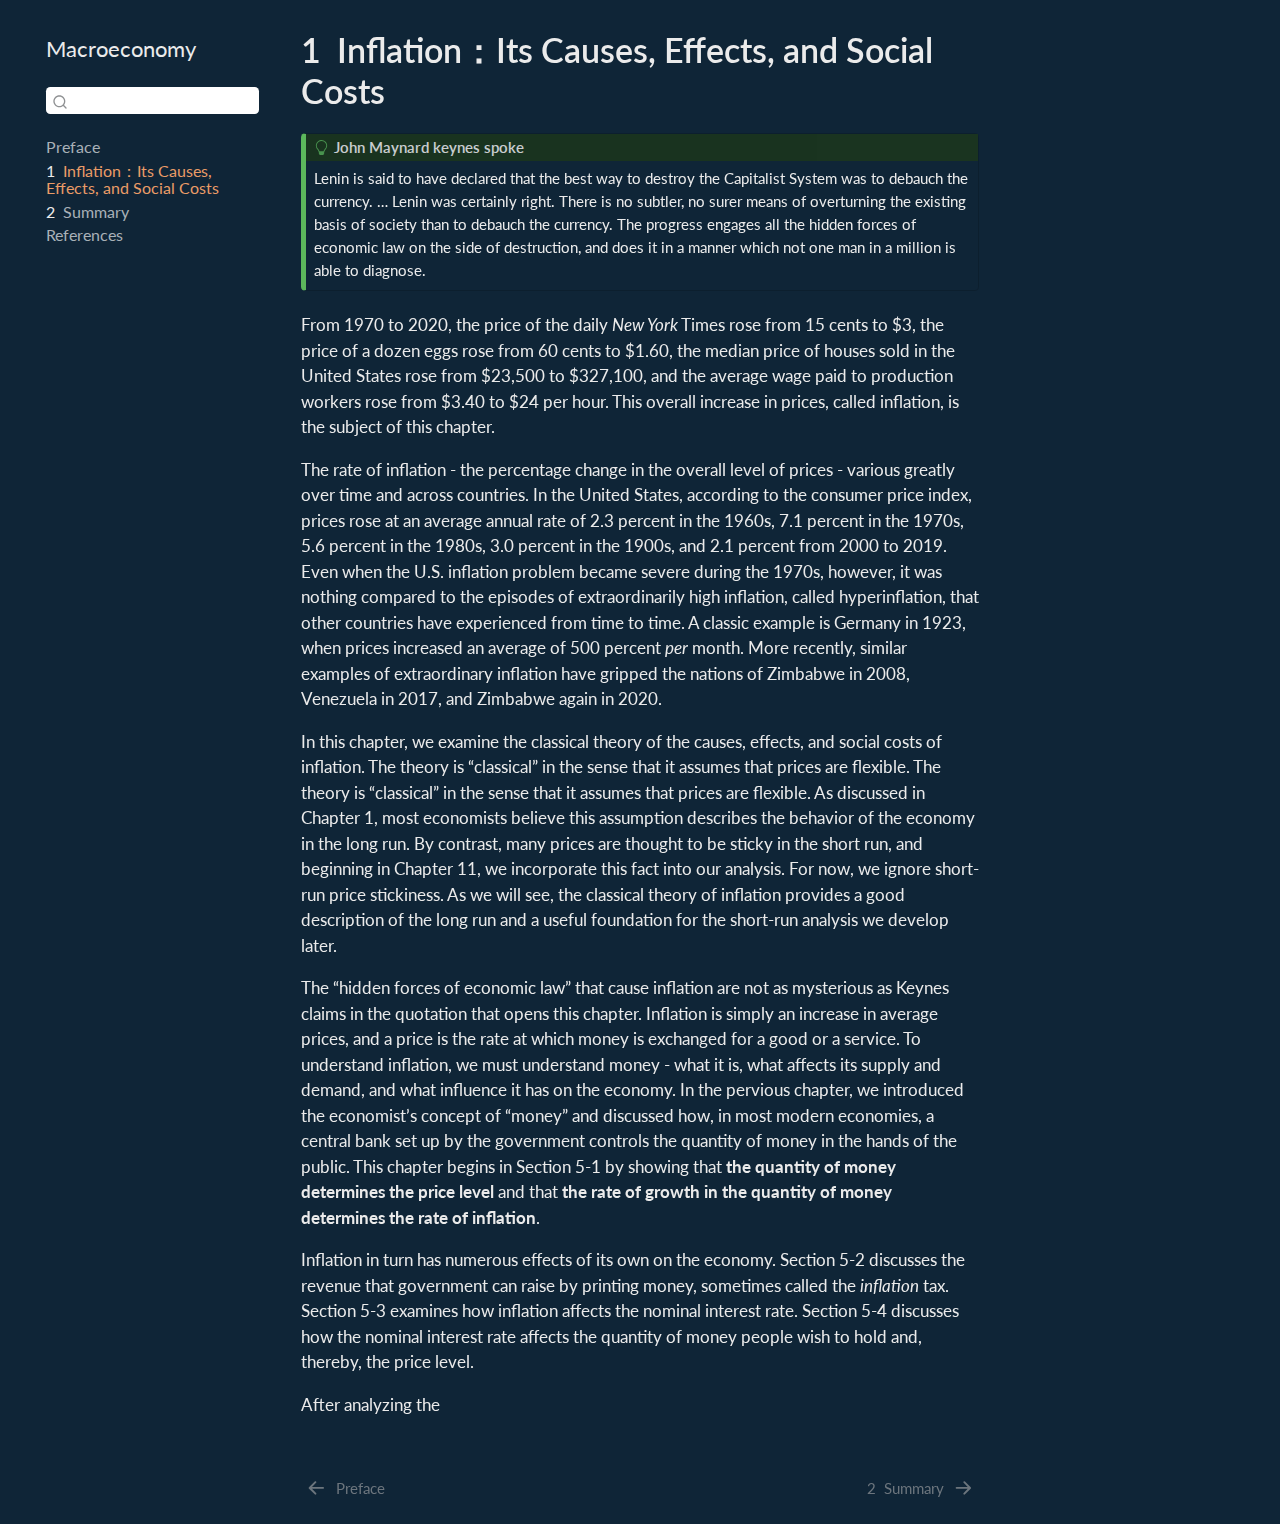
==== docs/intro.html @ 6c6d7478 "2025-03-04" ====
<!DOCTYPE html>
<html xmlns="http://www.w3.org/1999/xhtml" lang="en" xml:lang="en"><head>

<meta charset="utf-8">
<meta name="generator" content="quarto-1.6.40">

<meta name="viewport" content="width=device-width, initial-scale=1.0, user-scalable=yes">


<title>1&nbsp; Inflation：Its Causes, Effects, and Social Costs – Macroeconomy</title>
<style>
code{white-space: pre-wrap;}
span.smallcaps{font-variant: small-caps;}
div.columns{display: flex; gap: min(4vw, 1.5em);}
div.column{flex: auto; overflow-x: auto;}
div.hanging-indent{margin-left: 1.5em; text-indent: -1.5em;}
ul.task-list{list-style: none;}
ul.task-list li input[type="checkbox"] {
  width: 0.8em;
  margin: 0 0.8em 0.2em -1em; /* quarto-specific, see https://github.com/quarto-dev/quarto-cli/issues/4556 */ 
  vertical-align: middle;
}
</style>


<script src="site_libs/quarto-nav/quarto-nav.js"></script>
<script src="site_libs/quarto-nav/headroom.min.js"></script>
<script src="site_libs/clipboard/clipboard.min.js"></script>
<script src="site_libs/quarto-search/autocomplete.umd.js"></script>
<script src="site_libs/quarto-search/fuse.min.js"></script>
<script src="site_libs/quarto-search/quarto-search.js"></script>
<meta name="quarto:offset" content="./">
<link href="./summary.html" rel="next">
<link href="./index.html" rel="prev">
<script src="site_libs/quarto-html/quarto.js"></script>
<script src="site_libs/quarto-html/popper.min.js"></script>
<script src="site_libs/quarto-html/tippy.umd.min.js"></script>
<script src="site_libs/quarto-html/anchor.min.js"></script>
<link href="site_libs/quarto-html/tippy.css" rel="stylesheet">
<link href="site_libs/quarto-html/quarto-syntax-highlighting-dark-8ea72dc5fed832574809a9c94082fbbb.css" rel="stylesheet" id="quarto-text-highlighting-styles">
<script src="site_libs/bootstrap/bootstrap.min.js"></script>
<link href="site_libs/bootstrap/bootstrap-icons.css" rel="stylesheet">
<link href="site_libs/bootstrap/bootstrap-e1132380c9e666ea8bafbb74da8850ab.min.css" rel="stylesheet" append-hash="true" id="quarto-bootstrap" data-mode="dark">
<script id="quarto-search-options" type="application/json">{
  "location": "sidebar",
  "copy-button": false,
  "collapse-after": 3,
  "panel-placement": "start",
  "type": "textbox",
  "limit": 50,
  "keyboard-shortcut": [
    "f",
    "/",
    "s"
  ],
  "show-item-context": false,
  "language": {
    "search-no-results-text": "No results",
    "search-matching-documents-text": "matching documents",
    "search-copy-link-title": "Copy link to search",
    "search-hide-matches-text": "Hide additional matches",
    "search-more-match-text": "more match in this document",
    "search-more-matches-text": "more matches in this document",
    "search-clear-button-title": "Clear",
    "search-text-placeholder": "",
    "search-detached-cancel-button-title": "Cancel",
    "search-submit-button-title": "Submit",
    "search-label": "Search"
  }
}</script>


</head>

<body class="nav-sidebar floating">

<div id="quarto-search-results"></div>
  <header id="quarto-header" class="headroom fixed-top">
  <nav class="quarto-secondary-nav">
    <div class="container-fluid d-flex">
      <button type="button" class="quarto-btn-toggle btn" data-bs-toggle="collapse" role="button" data-bs-target=".quarto-sidebar-collapse-item" aria-controls="quarto-sidebar" aria-expanded="false" aria-label="Toggle sidebar navigation" onclick="if (window.quartoToggleHeadroom) { window.quartoToggleHeadroom(); }">
        <i class="bi bi-layout-text-sidebar-reverse"></i>
      </button>
        <nav class="quarto-page-breadcrumbs" aria-label="breadcrumb"><ol class="breadcrumb"><li class="breadcrumb-item"><a href="./intro.html"><span class="chapter-number">1</span>&nbsp; <span class="chapter-title">Inflation：Its Causes, Effects, and Social Costs</span></a></li></ol></nav>
        <a class="flex-grow-1" role="navigation" data-bs-toggle="collapse" data-bs-target=".quarto-sidebar-collapse-item" aria-controls="quarto-sidebar" aria-expanded="false" aria-label="Toggle sidebar navigation" onclick="if (window.quartoToggleHeadroom) { window.quartoToggleHeadroom(); }">      
        </a>
      <button type="button" class="btn quarto-search-button" aria-label="Search" onclick="window.quartoOpenSearch();">
        <i class="bi bi-search"></i>
      </button>
    </div>
  </nav>
</header>
<!-- content -->
<div id="quarto-content" class="quarto-container page-columns page-rows-contents page-layout-article">
<!-- sidebar -->
  <nav id="quarto-sidebar" class="sidebar collapse collapse-horizontal quarto-sidebar-collapse-item sidebar-navigation floating overflow-auto">
    <div class="pt-lg-2 mt-2 text-left sidebar-header">
    <div class="sidebar-title mb-0 py-0">
      <a href="./">Macroeconomy</a> 
    </div>
      </div>
        <div class="mt-2 flex-shrink-0 align-items-center">
        <div class="sidebar-search">
        <div id="quarto-search" class="" title="Search"></div>
        </div>
        </div>
    <div class="sidebar-menu-container"> 
    <ul class="list-unstyled mt-1">
        <li class="sidebar-item">
  <div class="sidebar-item-container"> 
  <a href="./index.html" class="sidebar-item-text sidebar-link">
 <span class="menu-text">Preface</span></a>
  </div>
</li>
        <li class="sidebar-item">
  <div class="sidebar-item-container"> 
  <a href="./intro.html" class="sidebar-item-text sidebar-link active">
 <span class="menu-text"><span class="chapter-number">1</span>&nbsp; <span class="chapter-title">Inflation：Its Causes, Effects, and Social Costs</span></span></a>
  </div>
</li>
        <li class="sidebar-item">
  <div class="sidebar-item-container"> 
  <a href="./summary.html" class="sidebar-item-text sidebar-link">
 <span class="menu-text"><span class="chapter-number">2</span>&nbsp; <span class="chapter-title">Summary</span></span></a>
  </div>
</li>
        <li class="sidebar-item">
  <div class="sidebar-item-container"> 
  <a href="./references.html" class="sidebar-item-text sidebar-link">
 <span class="menu-text">References</span></a>
  </div>
</li>
    </ul>
    </div>
</nav>
<div id="quarto-sidebar-glass" class="quarto-sidebar-collapse-item" data-bs-toggle="collapse" data-bs-target=".quarto-sidebar-collapse-item"></div>
<!-- margin-sidebar -->
    <div id="quarto-margin-sidebar" class="sidebar margin-sidebar zindex-bottom">
        
    </div>
<!-- main -->
<main class="content" id="quarto-document-content">

<header id="title-block-header" class="quarto-title-block default">
<div class="quarto-title">
<h1 class="title"><span class="chapter-number">1</span>&nbsp; <span class="chapter-title">Inflation：Its Causes, Effects, and Social Costs</span></h1>
</div>



<div class="quarto-title-meta">

    
  
    
  </div>
  


</header>


<div class="callout callout-style-default callout-tip callout-titled">
<div class="callout-header d-flex align-content-center">
<div class="callout-icon-container">
<i class="callout-icon"></i>
</div>
<div class="callout-title-container flex-fill">
John Maynard keynes spoke
</div>
</div>
<div class="callout-body-container callout-body">
<p>Lenin is said to have declared that the best way to destroy the Capitalist System was to debauch the currency. … Lenin was certainly right. There is no subtler, no surer means of overturning the existing basis of society than to debauch the currency. The progress engages all the hidden forces of economic law on the side of destruction, and does it in a manner which not one man in a million is able to diagnose.</p>
</div>
</div>
<p>From 1970 to 2020, the price of the daily <em>New York</em> Times rose from 15 cents to $3, the price of a dozen eggs rose from 60 cents to $1.60, the median price of houses sold in the United States rose from $23,500 to $327,100, and the average wage paid to production workers rose from $3.40 to $24 per hour. This overall increase in prices, called inflation, is the subject of this chapter.</p>
<p>The rate of inflation - the percentage change in the overall level of prices - various greatly over time and across countries. In the United States, according to the consumer price index, prices rose at an average annual rate of 2.3 percent in the 1960s, 7.1 percent in the 1970s, 5.6 percent in the 1980s, 3.0 percent in the 1900s, and 2.1 percent from 2000 to 2019. Even when the U.S. inflation problem became severe during the 1970s, however, it was nothing compared to the episodes of extraordinarily high inflation, called hyperinflation, that other countries have experienced from time to time. A classic example is Germany in 1923, when prices increased an average of 500 percent <em>per</em> month. More recently, similar examples of extraordinary inflation have gripped the nations of Zimbabwe in 2008, Venezuela in 2017, and Zimbabwe again in 2020.</p>
<p>In this chapter, we examine the classical theory of the causes, effects, and social costs of inflation. The theory is “classical” in the sense that it assumes that prices are flexible. The theory is “classical” in the sense that it assumes that prices are flexible. As discussed in Chapter 1, most economists believe this assumption describes the behavior of the economy in the long run. By contrast, many prices are thought to be sticky in the short run, and beginning in Chapter 11, we incorporate this fact into our analysis. For now, we ignore short-run price stickiness. As we will see, the classical theory of inflation provides a good description of the long run and a useful foundation for the short-run analysis we develop later.</p>
<p>The “hidden forces of economic law” that cause inflation are not as mysterious as Keynes claims in the quotation that opens this chapter. Inflation is simply an increase in average prices, and a price is the rate at which money is exchanged for a good or a service. To understand inflation, we must understand money - what it is, what affects its supply and demand, and what influence it has on the economy. In the pervious chapter, we introduced the economist’s concept of “money” and discussed how, in most modern economies, a central bank set up by the government controls the quantity of money in the hands of the public. This chapter begins in Section 5-1 by showing that <strong>the quantity of money determines the price level</strong> and that <strong>the rate of growth in the quantity of money determines the rate of inflation</strong>.</p>
<p>Inflation in turn has numerous effects of its own on the economy. Section 5-2 discusses the revenue that government can raise by printing money, sometimes called the <em>inflation</em> tax. Section 5-3 examines how inflation affects the nominal interest rate. Section 5-4 discusses how the nominal interest rate affects the quantity of money people wish to hold and, thereby, the price level.</p>
<p>After analyzing the</p>



</main> <!-- /main -->
<script id="quarto-html-after-body" type="application/javascript">
window.document.addEventListener("DOMContentLoaded", function (event) {
  const toggleBodyColorMode = (bsSheetEl) => {
    const mode = bsSheetEl.getAttribute("data-mode");
    const bodyEl = window.document.querySelector("body");
    if (mode === "dark") {
      bodyEl.classList.add("quarto-dark");
      bodyEl.classList.remove("quarto-light");
    } else {
      bodyEl.classList.add("quarto-light");
      bodyEl.classList.remove("quarto-dark");
    }
  }
  const toggleBodyColorPrimary = () => {
    const bsSheetEl = window.document.querySelector("link#quarto-bootstrap");
    if (bsSheetEl) {
      toggleBodyColorMode(bsSheetEl);
    }
  }
  toggleBodyColorPrimary();  
  const icon = "";
  const anchorJS = new window.AnchorJS();
  anchorJS.options = {
    placement: 'right',
    icon: icon
  };
  anchorJS.add('.anchored');
  const isCodeAnnotation = (el) => {
    for (const clz of el.classList) {
      if (clz.startsWith('code-annotation-')) {                     
        return true;
      }
    }
    return false;
  }
  const onCopySuccess = function(e) {
    // button target
    const button = e.trigger;
    // don't keep focus
    button.blur();
    // flash "checked"
    button.classList.add('code-copy-button-checked');
    var currentTitle = button.getAttribute("title");
    button.setAttribute("title", "Copied!");
    let tooltip;
    if (window.bootstrap) {
      button.setAttribute("data-bs-toggle", "tooltip");
      button.setAttribute("data-bs-placement", "left");
      button.setAttribute("data-bs-title", "Copied!");
      tooltip = new bootstrap.Tooltip(button, 
        { trigger: "manual", 
          customClass: "code-copy-button-tooltip",
          offset: [0, -8]});
      tooltip.show();    
    }
    setTimeout(function() {
      if (tooltip) {
        tooltip.hide();
        button.removeAttribute("data-bs-title");
        button.removeAttribute("data-bs-toggle");
        button.removeAttribute("data-bs-placement");
      }
      button.setAttribute("title", currentTitle);
      button.classList.remove('code-copy-button-checked');
    }, 1000);
    // clear code selection
    e.clearSelection();
  }
  const getTextToCopy = function(trigger) {
      const codeEl = trigger.previousElementSibling.cloneNode(true);
      for (const childEl of codeEl.children) {
        if (isCodeAnnotation(childEl)) {
          childEl.remove();
        }
      }
      return codeEl.innerText;
  }
  const clipboard = new window.ClipboardJS('.code-copy-button:not([data-in-quarto-modal])', {
    text: getTextToCopy
  });
  clipboard.on('success', onCopySuccess);
  if (window.document.getElementById('quarto-embedded-source-code-modal')) {
    const clipboardModal = new window.ClipboardJS('.code-copy-button[data-in-quarto-modal]', {
      text: getTextToCopy,
      container: window.document.getElementById('quarto-embedded-source-code-modal')
    });
    clipboardModal.on('success', onCopySuccess);
  }
    var localhostRegex = new RegExp(/^(?:http|https):\/\/localhost\:?[0-9]*\//);
    var mailtoRegex = new RegExp(/^mailto:/);
      var filterRegex = new RegExp('/' + window.location.host + '/');
    var isInternal = (href) => {
        return filterRegex.test(href) || localhostRegex.test(href) || mailtoRegex.test(href);
    }
    // Inspect non-navigation links and adorn them if external
 	var links = window.document.querySelectorAll('a[href]:not(.nav-link):not(.navbar-brand):not(.toc-action):not(.sidebar-link):not(.sidebar-item-toggle):not(.pagination-link):not(.no-external):not([aria-hidden]):not(.dropdown-item):not(.quarto-navigation-tool):not(.about-link)');
    for (var i=0; i<links.length; i++) {
      const link = links[i];
      if (!isInternal(link.href)) {
        // undo the damage that might have been done by quarto-nav.js in the case of
        // links that we want to consider external
        if (link.dataset.originalHref !== undefined) {
          link.href = link.dataset.originalHref;
        }
      }
    }
  function tippyHover(el, contentFn, onTriggerFn, onUntriggerFn) {
    const config = {
      allowHTML: true,
      maxWidth: 500,
      delay: 100,
      arrow: false,
      appendTo: function(el) {
          return el.parentElement;
      },
      interactive: true,
      interactiveBorder: 10,
      theme: 'quarto',
      placement: 'bottom-start',
    };
    if (contentFn) {
      config.content = contentFn;
    }
    if (onTriggerFn) {
      config.onTrigger = onTriggerFn;
    }
    if (onUntriggerFn) {
      config.onUntrigger = onUntriggerFn;
    }
    window.tippy(el, config); 
  }
  const noterefs = window.document.querySelectorAll('a[role="doc-noteref"]');
  for (var i=0; i<noterefs.length; i++) {
    const ref = noterefs[i];
    tippyHover(ref, function() {
      // use id or data attribute instead here
      let href = ref.getAttribute('data-footnote-href') || ref.getAttribute('href');
      try { href = new URL(href).hash; } catch {}
      const id = href.replace(/^#\/?/, "");
      const note = window.document.getElementById(id);
      if (note) {
        return note.innerHTML;
      } else {
        return "";
      }
    });
  }
  const xrefs = window.document.querySelectorAll('a.quarto-xref');
  const processXRef = (id, note) => {
    // Strip column container classes
    const stripColumnClz = (el) => {
      el.classList.remove("page-full", "page-columns");
      if (el.children) {
        for (const child of el.children) {
          stripColumnClz(child);
        }
      }
    }
    stripColumnClz(note)
    if (id === null || id.startsWith('sec-')) {
      // Special case sections, only their first couple elements
      const container = document.createElement("div");
      if (note.children && note.children.length > 2) {
        container.appendChild(note.children[0].cloneNode(true));
        for (let i = 1; i < note.children.length; i++) {
          const child = note.children[i];
          if (child.tagName === "P" && child.innerText === "") {
            continue;
          } else {
            container.appendChild(child.cloneNode(true));
            break;
          }
        }
        if (window.Quarto?.typesetMath) {
          window.Quarto.typesetMath(container);
        }
        return container.innerHTML
      } else {
        if (window.Quarto?.typesetMath) {
          window.Quarto.typesetMath(note);
        }
        return note.innerHTML;
      }
    } else {
      // Remove any anchor links if they are present
      const anchorLink = note.querySelector('a.anchorjs-link');
      if (anchorLink) {
        anchorLink.remove();
      }
      if (window.Quarto?.typesetMath) {
        window.Quarto.typesetMath(note);
      }
      if (note.classList.contains("callout")) {
        return note.outerHTML;
      } else {
        return note.innerHTML;
      }
    }
  }
  for (var i=0; i<xrefs.length; i++) {
    const xref = xrefs[i];
    tippyHover(xref, undefined, function(instance) {
      instance.disable();
      let url = xref.getAttribute('href');
      let hash = undefined; 
      if (url.startsWith('#')) {
        hash = url;
      } else {
        try { hash = new URL(url).hash; } catch {}
      }
      if (hash) {
        const id = hash.replace(/^#\/?/, "");
        const note = window.document.getElementById(id);
        if (note !== null) {
          try {
            const html = processXRef(id, note.cloneNode(true));
            instance.setContent(html);
          } finally {
            instance.enable();
            instance.show();
          }
        } else {
          // See if we can fetch this
          fetch(url.split('#')[0])
          .then(res => res.text())
          .then(html => {
            const parser = new DOMParser();
            const htmlDoc = parser.parseFromString(html, "text/html");
            const note = htmlDoc.getElementById(id);
            if (note !== null) {
              const html = processXRef(id, note);
              instance.setContent(html);
            } 
          }).finally(() => {
            instance.enable();
            instance.show();
          });
        }
      } else {
        // See if we can fetch a full url (with no hash to target)
        // This is a special case and we should probably do some content thinning / targeting
        fetch(url)
        .then(res => res.text())
        .then(html => {
          const parser = new DOMParser();
          const htmlDoc = parser.parseFromString(html, "text/html");
          const note = htmlDoc.querySelector('main.content');
          if (note !== null) {
            // This should only happen for chapter cross references
            // (since there is no id in the URL)
            // remove the first header
            if (note.children.length > 0 && note.children[0].tagName === "HEADER") {
              note.children[0].remove();
            }
            const html = processXRef(null, note);
            instance.setContent(html);
          } 
        }).finally(() => {
          instance.enable();
          instance.show();
        });
      }
    }, function(instance) {
    });
  }
      let selectedAnnoteEl;
      const selectorForAnnotation = ( cell, annotation) => {
        let cellAttr = 'data-code-cell="' + cell + '"';
        let lineAttr = 'data-code-annotation="' +  annotation + '"';
        const selector = 'span[' + cellAttr + '][' + lineAttr + ']';
        return selector;
      }
      const selectCodeLines = (annoteEl) => {
        const doc = window.document;
        const targetCell = annoteEl.getAttribute("data-target-cell");
        const targetAnnotation = annoteEl.getAttribute("data-target-annotation");
        const annoteSpan = window.document.querySelector(selectorForAnnotation(targetCell, targetAnnotation));
        const lines = annoteSpan.getAttribute("data-code-lines").split(",");
        const lineIds = lines.map((line) => {
          return targetCell + "-" + line;
        })
        let top = null;
        let height = null;
        let parent = null;
        if (lineIds.length > 0) {
            //compute the position of the single el (top and bottom and make a div)
            const el = window.document.getElementById(lineIds[0]);
            top = el.offsetTop;
            height = el.offsetHeight;
            parent = el.parentElement.parentElement;
          if (lineIds.length > 1) {
            const lastEl = window.document.getElementById(lineIds[lineIds.length - 1]);
            const bottom = lastEl.offsetTop + lastEl.offsetHeight;
            height = bottom - top;
          }
          if (top !== null && height !== null && parent !== null) {
            // cook up a div (if necessary) and position it 
            let div = window.document.getElementById("code-annotation-line-highlight");
            if (div === null) {
              div = window.document.createElement("div");
              div.setAttribute("id", "code-annotation-line-highlight");
              div.style.position = 'absolute';
              parent.appendChild(div);
            }
            div.style.top = top - 2 + "px";
            div.style.height = height + 4 + "px";
            div.style.left = 0;
            let gutterDiv = window.document.getElementById("code-annotation-line-highlight-gutter");
            if (gutterDiv === null) {
              gutterDiv = window.document.createElement("div");
              gutterDiv.setAttribute("id", "code-annotation-line-highlight-gutter");
              gutterDiv.style.position = 'absolute';
              const codeCell = window.document.getElementById(targetCell);
              const gutter = codeCell.querySelector('.code-annotation-gutter');
              gutter.appendChild(gutterDiv);
            }
            gutterDiv.style.top = top - 2 + "px";
            gutterDiv.style.height = height + 4 + "px";
          }
          selectedAnnoteEl = annoteEl;
        }
      };
      const unselectCodeLines = () => {
        const elementsIds = ["code-annotation-line-highlight", "code-annotation-line-highlight-gutter"];
        elementsIds.forEach((elId) => {
          const div = window.document.getElementById(elId);
          if (div) {
            div.remove();
          }
        });
        selectedAnnoteEl = undefined;
      };
        // Handle positioning of the toggle
    window.addEventListener(
      "resize",
      throttle(() => {
        elRect = undefined;
        if (selectedAnnoteEl) {
          selectCodeLines(selectedAnnoteEl);
        }
      }, 10)
    );
    function throttle(fn, ms) {
    let throttle = false;
    let timer;
      return (...args) => {
        if(!throttle) { // first call gets through
            fn.apply(this, args);
            throttle = true;
        } else { // all the others get throttled
            if(timer) clearTimeout(timer); // cancel #2
            timer = setTimeout(() => {
              fn.apply(this, args);
              timer = throttle = false;
            }, ms);
        }
      };
    }
      // Attach click handler to the DT
      const annoteDls = window.document.querySelectorAll('dt[data-target-cell]');
      for (const annoteDlNode of annoteDls) {
        annoteDlNode.addEventListener('click', (event) => {
          const clickedEl = event.target;
          if (clickedEl !== selectedAnnoteEl) {
            unselectCodeLines();
            const activeEl = window.document.querySelector('dt[data-target-cell].code-annotation-active');
            if (activeEl) {
              activeEl.classList.remove('code-annotation-active');
            }
            selectCodeLines(clickedEl);
            clickedEl.classList.add('code-annotation-active');
          } else {
            // Unselect the line
            unselectCodeLines();
            clickedEl.classList.remove('code-annotation-active');
          }
        });
      }
  const findCites = (el) => {
    const parentEl = el.parentElement;
    if (parentEl) {
      const cites = parentEl.dataset.cites;
      if (cites) {
        return {
          el,
          cites: cites.split(' ')
        };
      } else {
        return findCites(el.parentElement)
      }
    } else {
      return undefined;
    }
  };
  var bibliorefs = window.document.querySelectorAll('a[role="doc-biblioref"]');
  for (var i=0; i<bibliorefs.length; i++) {
    const ref = bibliorefs[i];
    const citeInfo = findCites(ref);
    if (citeInfo) {
      tippyHover(citeInfo.el, function() {
        var popup = window.document.createElement('div');
        citeInfo.cites.forEach(function(cite) {
          var citeDiv = window.document.createElement('div');
          citeDiv.classList.add('hanging-indent');
          citeDiv.classList.add('csl-entry');
          var biblioDiv = window.document.getElementById('ref-' + cite);
          if (biblioDiv) {
            citeDiv.innerHTML = biblioDiv.innerHTML;
          }
          popup.appendChild(citeDiv);
        });
        return popup.innerHTML;
      });
    }
  }
});
</script>
<nav class="page-navigation">
  <div class="nav-page nav-page-previous">
      <a href="./index.html" class="pagination-link" aria-label="Preface">
        <i class="bi bi-arrow-left-short"></i> <span class="nav-page-text">Preface</span>
      </a>          
  </div>
  <div class="nav-page nav-page-next">
      <a href="./summary.html" class="pagination-link" aria-label="Summary">
        <span class="nav-page-text"><span class="chapter-number">2</span>&nbsp; <span class="chapter-title">Summary</span></span> <i class="bi bi-arrow-right-short"></i>
      </a>
  </div>
</nav>
</div> <!-- /content -->




</body></html>
---- docs/site_libs/quarto-html/tippy.css ----
.tippy-box[data-animation=fade][data-state=hidden]{opacity:0}[data-tippy-root]{max-width:calc(100vw - 10px)}.tippy-box{position:relative;background-color:#333;color:#fff;border-radius:4px;font-size:14px;line-height:1.4;white-space:normal;outline:0;transition-property:transform,visibility,opacity}.tippy-box[data-placement^=top]>.tippy-arrow{bottom:0}.tippy-box[data-placement^=top]>.tippy-arrow:before{bottom:-7px;left:0;border-width:8px 8px 0;border-top-color:initial;transform-origin:center top}.tippy-box[data-placement^=bottom]>.tippy-arrow{top:0}.tippy-box[data-placement^=bottom]>.tippy-arrow:before{top:-7px;left:0;border-width:0 8px 8px;border-bottom-color:initial;transform-origin:center bottom}.tippy-box[data-placement^=left]>.tippy-arrow{right:0}.tippy-box[data-placement^=left]>.tippy-arrow:before{border-width:8px 0 8px 8px;border-left-color:initial;right:-7px;transform-origin:center left}.tippy-box[data-placement^=right]>.tippy-arrow{left:0}.tippy-box[data-placement^=right]>.tippy-arrow:before{left:-7px;border-width:8px 8px 8px 0;border-right-color:initial;transform-origin:center right}.tippy-box[data-inertia][data-state=visible]{transition-timing-function:cubic-bezier(.54,1.5,.38,1.11)}.tippy-arrow{width:16px;height:16px;color:#333}.tippy-arrow:before{content:"";position:absolute;border-color:transparent;border-style:solid}.tippy-content{position:relative;padding:5px 9px;z-index:1}
---- docs/site_libs/quarto-html/quarto-syntax-highlighting-dark-8ea72dc5fed832574809a9c94082fbbb.css ----
/* quarto syntax highlight colors */
:root {
  --quarto-hl-al-color: #f07178;
  --quarto-hl-an-color: #d4d0ab;
  --quarto-hl-at-color: #00e0e0;
  --quarto-hl-bn-color: #d4d0ab;
  --quarto-hl-bu-color: #abe338;
  --quarto-hl-ch-color: #abe338;
  --quarto-hl-co-color: #f8f8f2;
  --quarto-hl-cv-color: #ffd700;
  --quarto-hl-cn-color: #ffd700;
  --quarto-hl-cf-color: #ffa07a;
  --quarto-hl-dt-color: #ffa07a;
  --quarto-hl-dv-color: #d4d0ab;
  --quarto-hl-do-color: #f8f8f2;
  --quarto-hl-er-color: #f07178;
  --quarto-hl-ex-color: #00e0e0;
  --quarto-hl-fl-color: #d4d0ab;
  --quarto-hl-fu-color: #ffa07a;
  --quarto-hl-im-color: #abe338;
  --quarto-hl-in-color: #d4d0ab;
  --quarto-hl-kw-color: #ffa07a;
  --quarto-hl-op-color: #ffa07a;
  --quarto-hl-ot-color: #00e0e0;
  --quarto-hl-pp-color: #dcc6e0;
  --quarto-hl-re-color: #00e0e0;
  --quarto-hl-sc-color: #abe338;
  --quarto-hl-ss-color: #abe338;
  --quarto-hl-st-color: #abe338;
  --quarto-hl-va-color: #00e0e0;
  --quarto-hl-vs-color: #abe338;
  --quarto-hl-wa-color: #dcc6e0;
}

/* other quarto variables */
:root {
  --quarto-font-monospace: SFMono-Regular, Menlo, Monaco, Consolas, "Liberation Mono", "Courier New", monospace;
}

code span.al {
  background-color: #2a0f15;
  font-weight: bold;
  color: #f07178;
}

code span.an {
  color: #d4d0ab;
}

code span.at {
  color: #00e0e0;
}

code span.bn {
  color: #d4d0ab;
}

code span.bu {
  color: #abe338;
}

code span.ch {
  color: #abe338;
}

code span.co {
  font-style: italic;
  color: #f8f8f2;
}

code span.cv {
  color: #ffd700;
}

code span.cn {
  color: #ffd700;
}

code span.cf {
  font-weight: bold;
  color: #ffa07a;
}

code span.dt {
  color: #ffa07a;
}

code span.dv {
  color: #d4d0ab;
}

code span.do {
  color: #f8f8f2;
}

code span.er {
  color: #f07178;
  text-decoration: underline;
}

code span.ex {
  font-weight: bold;
  color: #00e0e0;
}

code span.fl {
  color: #d4d0ab;
}

code span.fu {
  color: #ffa07a;
}

code span.im {
  color: #abe338;
}

code span.in {
  color: #d4d0ab;
}

code span.kw {
  font-weight: bold;
  color: #ffa07a;
}

pre > code.sourceCode > span {
  color: #f8f8f2;
}

code span {
  color: #f8f8f2;
}

code.sourceCode > span {
  color: #f8f8f2;
}

div.sourceCode,
div.sourceCode pre.sourceCode {
  color: #f8f8f2;
}

code span.op {
  color: #ffa07a;
}

code span.ot {
  color: #00e0e0;
}

code span.pp {
  color: #dcc6e0;
}

code span.re {
  background-color: #f8f8f2;
  color: #00e0e0;
}

code span.sc {
  color: #abe338;
}

code span.ss {
  color: #abe338;
}

code span.st {
  color: #abe338;
}

code span.va {
  color: #00e0e0;
}

code span.vs {
  color: #abe338;
}

code span.wa {
  color: #dcc6e0;
}

.prevent-inlining {
  content: "</";
}

/*# sourceMappingURL=74548907a2aa49896d8738a3cf5e8124.css.map */
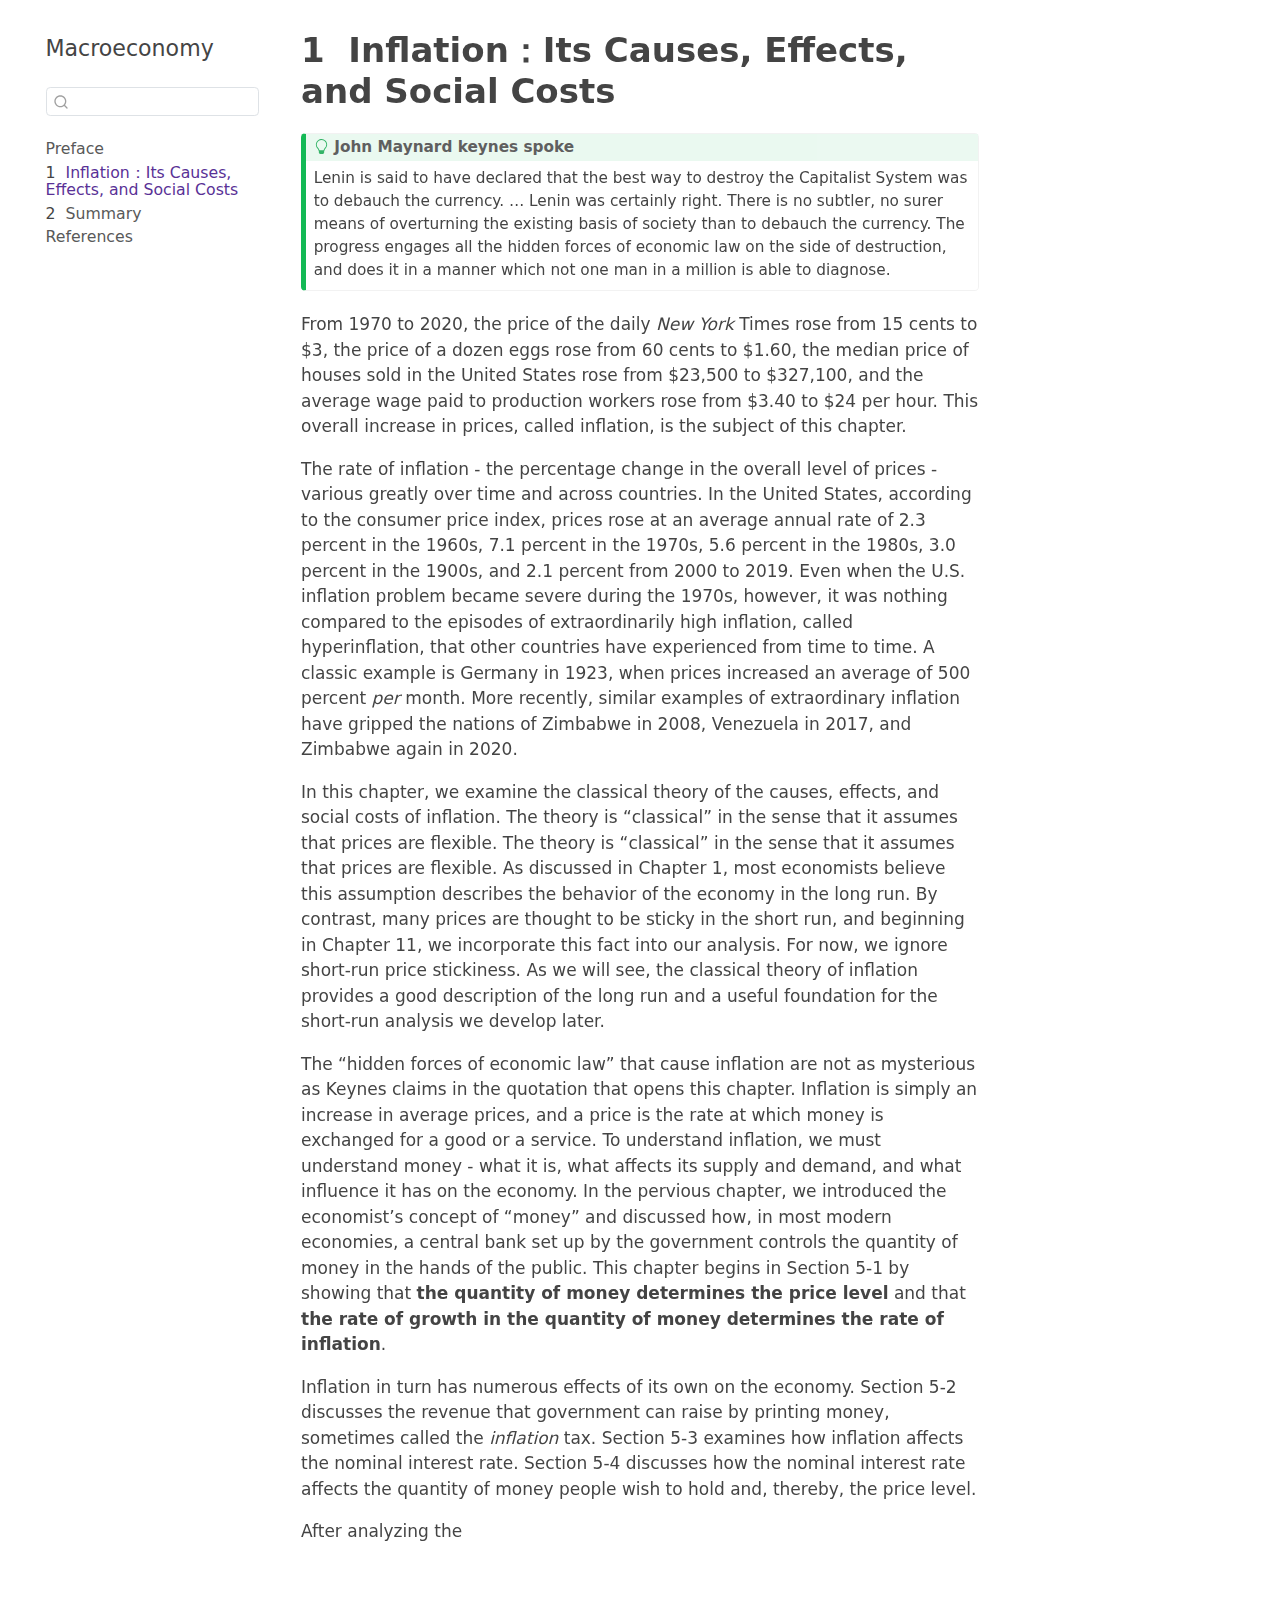
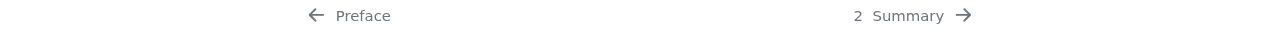
==== commit 13d0a9cc: "2025-03-04" ====
--- a/docs/intro.html
+++ b/docs/intro.html
@@ -37,10 +37,10 @@
 <script src="site_libs/quarto-html/tippy.umd.min.js"></script>
 <script src="site_libs/quarto-html/anchor.min.js"></script>
 <link href="site_libs/quarto-html/tippy.css" rel="stylesheet">
-<link href="site_libs/quarto-html/quarto-syntax-highlighting-dark-8ea72dc5fed832574809a9c94082fbbb.css" rel="stylesheet" id="quarto-text-highlighting-styles">
+<link href="site_libs/quarto-html/quarto-syntax-highlighting-549806ee2085284f45b00abea8c6df48.css" rel="stylesheet" id="quarto-text-highlighting-styles">
 <script src="site_libs/bootstrap/bootstrap.min.js"></script>
 <link href="site_libs/bootstrap/bootstrap-icons.css" rel="stylesheet">
-<link href="site_libs/bootstrap/bootstrap-e1132380c9e666ea8bafbb74da8850ab.min.css" rel="stylesheet" append-hash="true" id="quarto-bootstrap" data-mode="dark">
+<link href="site_libs/bootstrap/bootstrap-8d5259c4e08250750d1276df5f776632.min.css" rel="stylesheet" append-hash="true" id="quarto-bootstrap" data-mode="light">
 <script id="quarto-search-options" type="application/json">{
   "location": "sidebar",
   "copy-button": false,
--- a/docs/site_libs/quarto-html/quarto-syntax-highlighting-549806ee2085284f45b00abea8c6df48.css
+++ b/docs/site_libs/quarto-html/quarto-syntax-highlighting-549806ee2085284f45b00abea8c6df48.css
@@ -0,0 +1,205 @@
+/* quarto syntax highlight colors */
+:root {
+  --quarto-hl-ot-color: #003B4F;
+  --quarto-hl-at-color: #657422;
+  --quarto-hl-ss-color: #20794D;
+  --quarto-hl-an-color: #5E5E5E;
+  --quarto-hl-fu-color: #4758AB;
+  --quarto-hl-st-color: #20794D;
+  --quarto-hl-cf-color: #003B4F;
+  --quarto-hl-op-color: #5E5E5E;
+  --quarto-hl-er-color: #AD0000;
+  --quarto-hl-bn-color: #AD0000;
+  --quarto-hl-al-color: #AD0000;
+  --quarto-hl-va-color: #111111;
+  --quarto-hl-bu-color: inherit;
+  --quarto-hl-ex-color: inherit;
+  --quarto-hl-pp-color: #AD0000;
+  --quarto-hl-in-color: #5E5E5E;
+  --quarto-hl-vs-color: #20794D;
+  --quarto-hl-wa-color: #5E5E5E;
+  --quarto-hl-do-color: #5E5E5E;
+  --quarto-hl-im-color: #00769E;
+  --quarto-hl-ch-color: #20794D;
+  --quarto-hl-dt-color: #AD0000;
+  --quarto-hl-fl-color: #AD0000;
+  --quarto-hl-co-color: #5E5E5E;
+  --quarto-hl-cv-color: #5E5E5E;
+  --quarto-hl-cn-color: #8f5902;
+  --quarto-hl-sc-color: #5E5E5E;
+  --quarto-hl-dv-color: #AD0000;
+  --quarto-hl-kw-color: #003B4F;
+}
+
+/* other quarto variables */
+:root {
+  --quarto-font-monospace: SFMono-Regular, Menlo, Monaco, Consolas, "Liberation Mono", "Courier New", monospace;
+}
+
+pre > code.sourceCode > span {
+  color: #003B4F;
+}
+
+code span {
+  color: #003B4F;
+}
+
+code.sourceCode > span {
+  color: #003B4F;
+}
+
+div.sourceCode,
+div.sourceCode pre.sourceCode {
+  color: #003B4F;
+}
+
+code span.ot {
+  color: #003B4F;
+  font-style: inherit;
+}
+
+code span.at {
+  color: #657422;
+  font-style: inherit;
+}
+
+code span.ss {
+  color: #20794D;
+  font-style: inherit;
+}
+
+code span.an {
+  color: #5E5E5E;
+  font-style: inherit;
+}
+
+code span.fu {
+  color: #4758AB;
+  font-style: inherit;
+}
+
+code span.st {
+  color: #20794D;
+  font-style: inherit;
+}
+
+code span.cf {
+  color: #003B4F;
+  font-weight: bold;
+  font-style: inherit;
+}
+
+code span.op {
+  color: #5E5E5E;
+  font-style: inherit;
+}
+
+code span.er {
+  color: #AD0000;
+  font-style: inherit;
+}
+
+code span.bn {
+  color: #AD0000;
+  font-style: inherit;
+}
+
+code span.al {
+  color: #AD0000;
+  font-style: inherit;
+}
+
+code span.va {
+  color: #111111;
+  font-style: inherit;
+}
+
+code span.bu {
+  font-style: inherit;
+}
+
+code span.ex {
+  font-style: inherit;
+}
+
+code span.pp {
+  color: #AD0000;
+  font-style: inherit;
+}
+
+code span.in {
+  color: #5E5E5E;
+  font-style: inherit;
+}
+
+code span.vs {
+  color: #20794D;
+  font-style: inherit;
+}
+
+code span.wa {
+  color: #5E5E5E;
+  font-style: italic;
+}
+
+code span.do {
+  color: #5E5E5E;
+  font-style: italic;
+}
+
+code span.im {
+  color: #00769E;
+  font-style: inherit;
+}
+
+code span.ch {
+  color: #20794D;
+  font-style: inherit;
+}
+
+code span.dt {
+  color: #AD0000;
+  font-style: inherit;
+}
+
+code span.fl {
+  color: #AD0000;
+  font-style: inherit;
+}
+
+code span.co {
+  color: #5E5E5E;
+  font-style: inherit;
+}
+
+code span.cv {
+  color: #5E5E5E;
+  font-style: italic;
+}
+
+code span.cn {
+  color: #8f5902;
+  font-style: inherit;
+}
+
+code span.sc {
+  color: #5E5E5E;
+  font-style: inherit;
+}
+
+code span.dv {
+  color: #AD0000;
+  font-style: inherit;
+}
+
+code span.kw {
+  color: #003B4F;
+  font-weight: bold;
+  font-style: inherit;
+}
+
+.prevent-inlining {
+  content: "</";
+}
+
+/*# sourceMappingURL=ae99138f4fbc2fb4c9f5e5cd69c22459.css.map */
